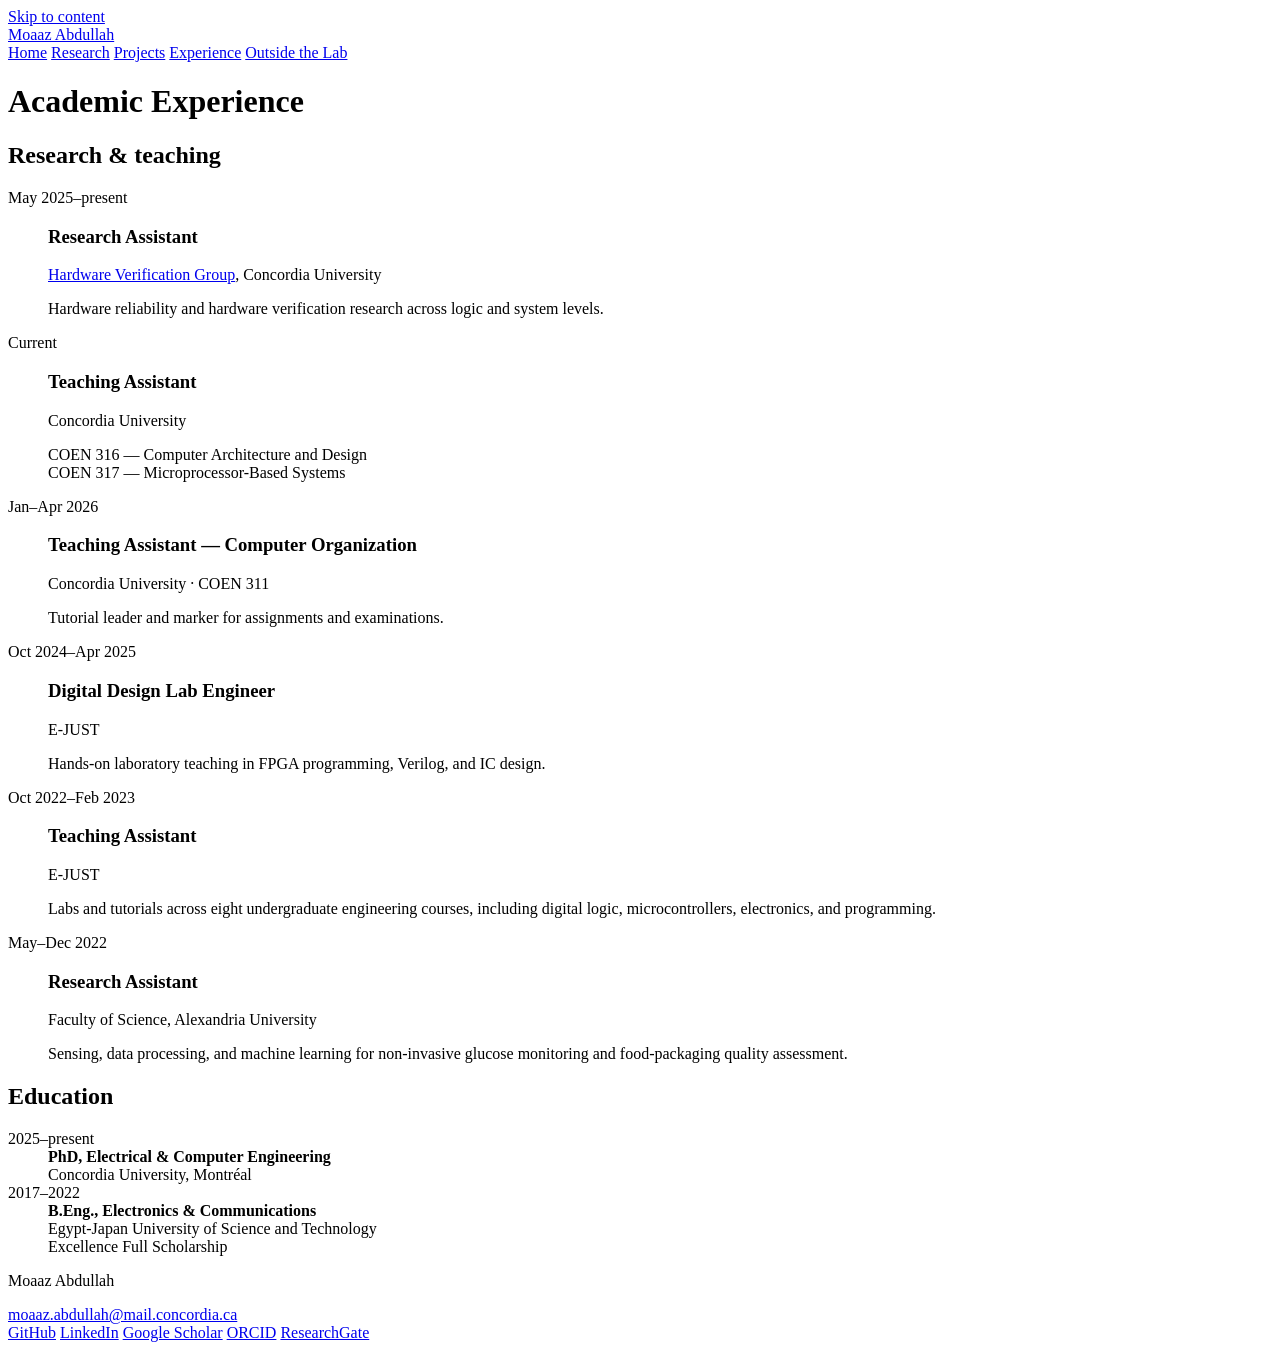
==== experience.html @ 22b934bd "Add files via upload" ====
<!doctype html>
<html lang="en">
<head>
  <meta charset="utf-8">
  <meta name="viewport" content="width=device-width, initial-scale=1">
  <meta name="theme-color" content="#172c42">
  <meta name="description" content="Moaaz Abdullah’s university research, teaching, and education.">
  <meta property="og:type" content="website">
  <meta property="og:title" content="Academic Experience | Moaaz Abdullah">
  <meta property="og:description" content="Moaaz Abdullah’s university research, teaching, and education.">
  <title>Academic Experience | Moaaz Abdullah</title>
  <link rel="icon" href="assets/favicon.svg" type="image/svg+xml">
  <link rel="stylesheet" href="assets/styles.css">
</head>
<body>
  <a class="skip-link" href="#main">Skip to content</a>
  <header class="site-header">
    <div class="container header-inner">
      <a class="brand" href="index.html">Moaaz Abdullah</a>
      <nav class="site-nav" aria-label="Main navigation">
        <a href="index.html">Home</a>
        <a href="research.html">Research</a>
        <a href="projects.html">Projects</a>
        <a href="experience.html" aria-current="page">Experience</a>
        <a href="outside-the-lab.html">Outside the Lab</a>
      </nav>
    </div>
  </header>
  <main id="main">
    <div class="container page-content" id="experience">
      <header class="page-heading"><h1>Academic Experience</h1></header>
      <div class="academic-layout">
        <section aria-labelledby="roles-heading"><h2 id="roles-heading" class="subheading">Research &amp; teaching</h2><dl class="experience-list"><div><dt>May 2025–present</dt><dd><h3>Research Assistant</h3><p class="organization"><a href="https://hvg.ece.concordia.ca/people/phd/" target="_blank" rel="noopener noreferrer">Hardware Verification Group</a>, Concordia University</p><p>Hardware reliability and hardware verification research across logic and system levels.</p></dd></div>
          <div><dt>Current</dt><dd><h3>Teaching Assistant</h3><p class="organization">Concordia University</p><p>COEN 316 — Computer Architecture and Design<br>COEN 317 — Microprocessor-Based Systems</p></dd></div>
          <div><dt>Jan–Apr 2026</dt><dd><h3>Teaching Assistant — Computer Organization</h3><p class="organization">Concordia University · COEN 311</p><p>Tutorial leader and marker for assignments and examinations.</p></dd></div>
          <div><dt>Oct 2024–Apr 2025</dt><dd><h3>Digital Design Lab Engineer</h3><p class="organization">E-JUST</p><p>Hands-on laboratory teaching in FPGA programming, Verilog, and IC design.</p></dd></div>
          <div><dt>Oct 2022–Feb 2023</dt><dd><h3>Teaching Assistant</h3><p class="organization">E-JUST</p><p>Labs and tutorials across eight undergraduate engineering courses, including digital logic, microcontrollers, electronics, and programming.</p></dd></div>
          <div><dt>May–Dec 2022</dt><dd><h3>Research Assistant</h3><p class="organization">Faculty of Science, Alexandria University</p><p>Sensing, data processing, and machine learning for non-invasive glucose monitoring and food-packaging quality assessment.</p></dd></div></dl></section>
        <section class="education" aria-labelledby="education-heading"><h2 id="education-heading" class="subheading">Education</h2><dl class="education-list"><div><dt>2025–present</dt><dd><strong>PhD, Electrical & Computer Engineering</strong><br>Concordia University, Montréal</dd></div>
          <div><dt>2017–2022</dt><dd><strong>B.Eng., Electronics & Communications</strong><br>Egypt-Japan University of Science and Technology<br><span class="muted">Excellence Full Scholarship</span></dd></div></dl></section>
      </div>
    </div>
  </main>
  <footer class="site-footer">
    <div class="container footer-inner">
      <div class="footer-contact"><p>Moaaz Abdullah</p><a href="mailto:moaaz.abdullah@mail.concordia.ca">moaaz.abdullah@mail.concordia.ca</a></div>
      <div class="footer-links" aria-label="Profiles">
        <a href="https://github.com/Moaaz014" target="_blank" rel="noopener noreferrer">GitHub</a>
        <a href="https://www.linkedin.com/in/moaaz-abdullah14" target="_blank" rel="noopener noreferrer">LinkedIn</a>
        <a href="https://scholar.google.com/citations?user=yoorkLQAAAAJ&amp;hl=en" target="_blank" rel="noopener noreferrer">Google Scholar</a>
        <a href="https://orcid.org/0009-0002-4254-2433" target="_blank" rel="noopener noreferrer">ORCID</a>
        <a href="https://www.researchgate.net/profile/Moaz-Elsayed-2" target="_blank" rel="noopener noreferrer">ResearchGate</a>
      </div>
    </div>
  </footer>
</body>
</html>
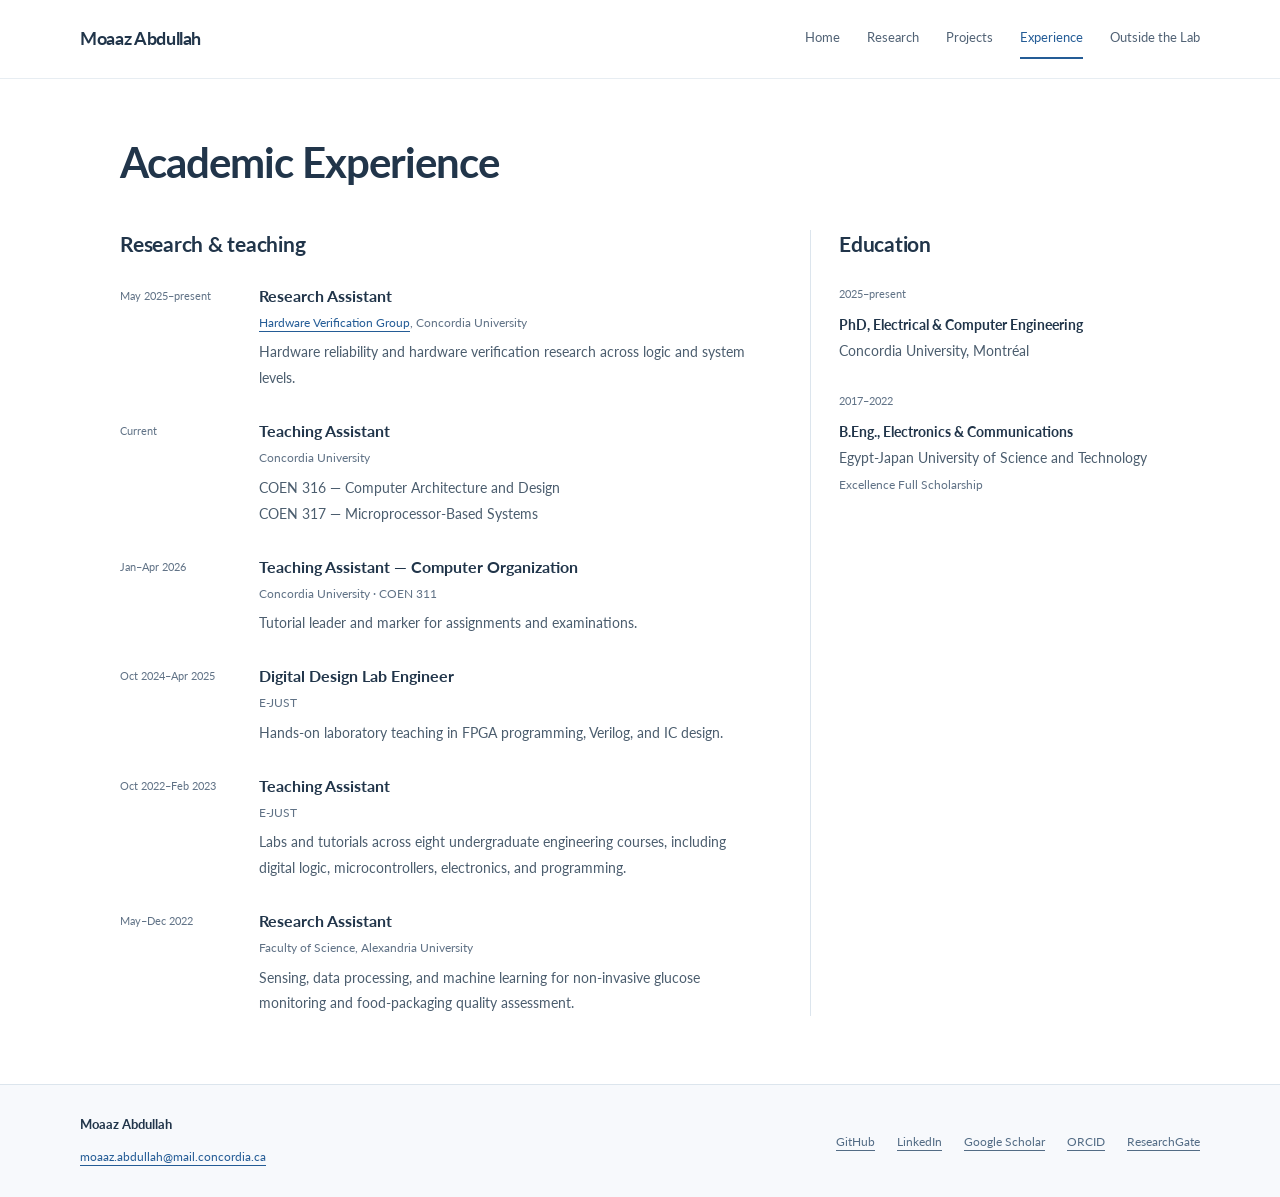
==== commit 40a8ef8b: "Add files via upload" ====
--- a/experience.html
+++ b/experience.html
@@ -8,6 +8,8 @@
   <meta property="og:type" content="website">
   <meta property="og:title" content="Academic Experience | Moaaz Abdullah">
   <meta property="og:description" content="Moaaz Abdullah’s university research, teaching, and education.">
+  <meta property="og:url" content="https://moaaz014.github.io/experience.html">
+  <link rel="canonical" href="https://moaaz014.github.io/experience.html">
   <title>Academic Experience | Moaaz Abdullah</title>
   <link rel="icon" href="assets/favicon.svg" type="image/svg+xml">
   <link rel="stylesheet" href="assets/styles.css">
--- a/assets/styles.css
+++ b/assets/styles.css
@@ -0,0 +1,130 @@
+@font-face{font-family:Lato;src:url('fonts/Lato-Regular.ttf') format('truetype');font-weight:400;font-style:normal;font-display:swap}
+@font-face{font-family:Lato;src:url('fonts/Lato-Bold.ttf') format('truetype');font-weight:700;font-style:normal;font-display:swap}
+:root{--navy:#172c42;--ink:#21354a;--body:#4b5d6e;--muted:#607286;--blue:#245c96;--line:#dce5ed;--font:Lato,'Segoe UI',Arial,sans-serif}
+*{box-sizing:border-box}
+html{scroll-padding-top:24px}
+body{margin:0;background:#fff;color:var(--ink);font:16px/1.75 var(--font);min-height:100vh;display:flex;flex-direction:column;-webkit-font-smoothing:antialiased}
+main{flex:1}
+p,h1,h2,h3,figure,dl,dd{margin:0}
+p{color:var(--body)}
+a{color:var(--blue);text-decoration:underline;text-decoration-thickness:1px;text-underline-offset:4px}
+a:hover{text-decoration-thickness:2px;color:#163f6c}
+a:focus-visible{outline:2px solid currentColor;outline-offset:5px}
+h1,h2,h3{line-height:1.3;font-weight:700}
+h1{font-size:42px;letter-spacing:-1px}
+h2{font-size:24px;letter-spacing:-.35px}
+strong{font-weight:700}
+.container{width:min(1120px,calc(100% - 80px));margin-inline:auto}
+.skip-link{position:fixed;top:12px;left:12px;padding:10px 15px;background:#fff;border:1px solid var(--blue);z-index:20;transform:translateY(-200%);font-size:14px}
+.skip-link:focus{transform:translateY(0)}
+.site-header{border-bottom:1px solid #e7edf2;background:#fff}
+.header-inner{min-height:78px;display:flex;align-items:center;justify-content:space-between;gap:30px}
+.brand{font-size:18px;font-weight:700;letter-spacing:-.35px;color:var(--ink);text-decoration:none;white-space:nowrap}
+.brand:hover{text-decoration:none}
+.site-nav{display:flex;align-items:center;flex-wrap:wrap;gap:27px}
+.site-nav a{font-size:13px;color:#516275;text-decoration:none;padding:9px 0;border-bottom:2px solid transparent;line-height:1.5}
+.site-nav a:hover{color:var(--blue);border-color:#b6cade}
+.site-nav a[aria-current=page]{color:var(--blue);border-color:var(--blue)}
+
+.home-hero{background:var(--navy);color:#fff}
+.home-introduction{display:grid;grid-template-columns:minmax(0,1fr) 280px;align-items:center;gap:90px;padding-block:56px}
+.home-copy h1{font-size:52px;letter-spacing:-1.3px;line-height:1.18}
+.home-role{font-size:16px;color:#b9cee2;margin-top:12px}
+.home-intro{font-size:20px;line-height:1.7;color:#e2ebf5;margin-top:21px;max-width:600px}
+.home-intro a{color:inherit;text-decoration-color:#91aec8}
+.home-intro a:hover{color:#fff;text-decoration-color:#fff}
+.home-links{display:flex;gap:23px;flex-wrap:wrap;font-size:13px;margin-top:27px}
+.home-links a{color:#e3edf8;text-decoration-color:#7d97b3}
+.home-links a:hover{color:#fff;text-decoration-color:#fff}
+.portrait img{display:block;width:280px;aspect-ratio:1;height:auto;object-fit:cover;border-radius:50%}
+.home-content{display:grid;grid-template-columns:1.7fr 1fr;gap:78px;padding-block:47px 58px}
+.home-content h2{font-size:22px;margin-bottom:24px}
+.news-item+.news-item{margin-top:24px}
+.news-meta{display:flex;align-items:baseline;gap:13px;font-size:11px;margin-bottom:7px}
+.news-meta strong{font-size:12px;color:var(--blue)}
+.news-meta span{color:var(--muted)}
+.news-item h3{font-weight:400;font-size:16px;line-height:1.7;color:#354b61}
+.background>p{font-size:14px;line-height:1.9}
+.background>p+p{margin-top:14px}
+.background>.text-link{display:inline-block;margin-top:19px}
+.text-link{font-size:13px;font-weight:700}
+
+.page-content{max-width:1040px;padding-block:56px 68px}
+.page-heading{margin-bottom:40px}
+.page-intro{font-size:20px;line-height:1.65;margin-top:22px;max-width:790px;color:#435c75}
+.page-description{font-size:16px;line-height:1.8;margin-top:14px;max-width:790px}
+.title-row{display:flex;align-items:center;justify-content:space-between;gap:25px}
+.team-note{font-size:14px;line-height:1.8;margin-top:13px;color:var(--muted)}
+.section-heading{display:flex;align-items:baseline;justify-content:space-between;gap:25px;margin-bottom:20px}
+.publications h2{font-size:24px}
+.publication{display:grid;grid-template-columns:60px minmax(0,1fr);gap:27px;padding-block:25px;border-top:1px solid var(--line)}
+.publication-year{font-size:13px;color:var(--muted);padding-top:3px}
+.publication h3{font-size:19px;line-height:1.5;margin-bottom:9px;letter-spacing:-.15px}
+.publication h3 a{color:var(--ink);text-decoration:none}
+.publication h3 a:hover{color:var(--blue);text-decoration:underline}
+.authors{font-size:13px;line-height:1.8;color:#576b7e}
+.authors strong{color:var(--ink)}
+.venue{font-size:14px;line-height:1.8;margin-top:4px;color:#607286}
+.paper-tools{font-size:12px;margin-top:9px}
+.publication-note{font-size:12px;line-height:1.8;color:var(--muted);margin-top:15px}
+.publication-note a{margin-left:4px}
+.project{display:grid;grid-template-columns:320px minmax(0,1fr);gap:45px;padding-block:28px;border-top:1px solid var(--line)}
+.project h2{font-size:21px;line-height:1.45;letter-spacing:-.35px}
+.project-description>p{font-size:15px;line-height:1.85}
+.project-footer{font-size:12px;margin-top:12px}
+.project-footer:empty{display:none}
+.repo-link{font-size:13px;font-weight:700}
+.academic-layout{display:grid;grid-template-columns:1.8fr 1fr;gap:60px}
+.subheading{font-size:21px;letter-spacing:-.25px;margin-bottom:27px}
+.experience-list>div{display:grid;grid-template-columns:118px minmax(0,1fr);gap:21px;margin-bottom:28px}
+.experience-list>div:last-child{margin-bottom:0}
+.experience-list dt{font-size:11px;line-height:1.7;color:var(--muted);padding-top:3px}
+.experience-list h3{font-size:16px;line-height:1.5}
+.experience-list p{font-size:14px;line-height:1.85;margin-top:6px}
+.experience-list .organization{font-size:12px;line-height:1.8;color:var(--muted);margin-top:4px}
+.education{padding-left:28px;border-left:1px solid var(--line)}
+.education-list>div+div{margin-top:27px}
+.education-list dt{font-size:11px;color:var(--muted);margin-bottom:9px}
+.education-list dd{font-size:14px;line-height:1.85;color:var(--body)}
+.education-list strong{font-size:14px;color:var(--ink)}
+.education-list .muted{font-size:12px;color:var(--muted)}
+.photo-gallery{display:grid;grid-template-columns:repeat(6,minmax(0,1fr));gap:28px 24px}
+.photo-landscape{grid-column:span 3}
+.photo-portrait{grid-column:span 2}
+.photo-frame{display:block;overflow:hidden;background:#edf1f5}
+.photo-frame img{display:block;width:100%;height:auto}
+.photo-portrait .photo-frame{aspect-ratio:3/4}
+.photo-portrait img{height:100%;object-fit:cover}
+.photo-frame-sea img{transform:rotate(3.3deg) scale(1.085)}
+.photo-frame:focus-visible{outline:2px solid var(--blue);outline-offset:5px}
+.photo figcaption{font-size:13px;color:var(--muted);line-height:1.6;margin-top:10px}
+.community-stories{max-width:780px;margin-top:52px;padding-top:36px;border-top:1px solid var(--line)}
+.community-story+section{margin-top:32px}
+.community-story h2{font-size:21px;line-height:1.45;letter-spacing:-.3px;margin-bottom:10px}
+.community-story p{font-size:16px;line-height:1.9}
+.site-footer{border-top:1px solid var(--line);background:#f7f9fc}
+.footer-inner{display:flex;align-items:center;justify-content:space-between;gap:30px;padding-block:28px}
+.footer-contact p{font-size:13px;font-weight:700;color:var(--ink);margin-bottom:5px}
+.footer-contact>a{font-size:12px;overflow-wrap:anywhere}
+.footer-links{display:flex;align-items:center;justify-content:flex-end;gap:12px 22px;flex-wrap:wrap;font-size:12px}
+.footer-links a{color:#536c85}
+
+@media(max-width:1100px){
+ .container{width:calc(100% - 64px)}.site-nav{gap:21px}.home-introduction{grid-template-columns:minmax(0,1fr) 250px;gap:65px}.portrait img{width:250px}.home-copy h1{font-size:46px}.home-intro{font-size:19px}.home-content{gap:55px}.page-content{max-width:1040px}.project{grid-template-columns:280px minmax(0,1fr);gap:35px}.academic-layout{gap:37px}.experience-list>div{grid-template-columns:102px minmax(0,1fr);gap:18px}.education{padding-left:23px}.footer-links{gap:10px 18px}
+}
+@media(max-width:850px){
+ .container{width:calc(100% - 48px)}.header-inner{min-height:74px;gap:22px}.brand{font-size:16px}.site-nav{gap:17px}.site-nav a{font-size:11px}.home-introduction{grid-template-columns:minmax(0,1fr) 210px;gap:42px;padding-block:45px}.portrait img{width:210px}.home-copy h1{font-size:39px}.home-role{font-size:14px}.home-intro{font-size:18px;line-height:1.75}.home-links{font-size:12px;gap:20px;margin-top:23px}.home-content{grid-template-columns:1.45fr 1fr;gap:40px;padding-block:39px 45px}.home-content h2{font-size:21px}.news-item h3{font-size:15px}.page-content{padding-block:43px 53px}h1{font-size:36px}.page-heading{margin-bottom:32px}.page-intro{font-size:18px}.project{grid-template-columns:235px minmax(0,1fr);gap:30px}.project h2{font-size:20px}.project-description>p{font-size:14px}.academic-layout{grid-template-columns:1fr;gap:35px}.education{border-left:0;border-top:1px solid var(--line);padding:27px 0 0}.education-list{display:grid;grid-template-columns:1fr 1fr;gap:35px}.education-list>div+div{margin:0}.experience-list>div{grid-template-columns:135px minmax(0,1fr);gap:25px}.footer-inner{align-items:flex-start;gap:25px}.footer-links{max-width:340px;font-size:11px;gap:9px 18px}
+}
+@media(max-width:680px){
+ .container{width:calc(100% - 40px)}.header-inner{align-items:flex-start;flex-direction:column;gap:9px;padding-block:17px 12px;min-height:0}.brand{font-size:17px}.site-nav{gap:5px 19px;align-items:baseline}.site-nav a{font-size:12px;padding-block:5px;white-space:nowrap}.home-introduction{grid-template-columns:minmax(0,1fr) 112px;gap:18px;align-items:start;padding-block:34px}.home-copy{display:contents}.home-copy h1{grid-column:1;grid-row:1;font-size:33px;line-height:1.1;letter-spacing:-.6px;align-self:end}.home-role{grid-column:1;grid-row:2;font-size:12px;line-height:1.6;margin:0;align-self:start}.portrait{grid-column:2;grid-row:1/3;align-self:center}.portrait img{width:112px}.home-intro{grid-column:1/-1;font-size:18px;line-height:1.7;margin:7px 0 0}.home-links{grid-column:1/-1;font-size:12px;margin:3px 0 0;gap:12px 22px}.home-content{grid-template-columns:1fr;gap:32px;padding-block:32px 38px}.home-content h2{font-size:21px;margin-bottom:20px}.news-item+.news-item{margin-top:22px}.news-item h3{font-size:15px;line-height:1.75}.background{border-top:1px solid var(--line);padding-top:28px}.background>p{font-size:14px}.background>.text-link{margin-top:15px}.page-content{padding-block:34px 42px}.page-heading{margin-bottom:29px}h1{font-size:31px;letter-spacing:-.65px}.page-intro{font-size:18px;line-height:1.7;margin-top:18px}.page-description{font-size:15px}.title-row{align-items:baseline;gap:20px}.text-link{font-size:12px}.team-note{font-size:13px}.section-heading{gap:20px;margin-bottom:15px}.section-heading h2{font-size:21px}.publication{grid-template-columns:1fr;gap:6px;padding-block:22px}.publication-year{font-size:11px;padding:0}.publication h3{font-size:17px;line-height:1.5}.authors{font-size:12px}.venue{font-size:13px;line-height:1.85}.publication-note{font-size:12px}.project{grid-template-columns:1fr;gap:12px;padding-block:24px}.project h2{font-size:21px}.project-description>p{font-size:15px;line-height:1.85}.academic-layout{gap:28px}.subheading{font-size:21px;margin-bottom:21px}.experience-list>div{grid-template-columns:1fr;gap:5px;margin-bottom:25px}.experience-list dt{font-size:11px}.experience-list h3{font-size:16px}.experience-list p{font-size:14px}.education-list{grid-template-columns:1fr;gap:23px}.community-story+section{margin-top:26px}.community-story h2{font-size:20px}.community-story p{font-size:15px;line-height:1.85}.footer-inner{flex-direction:column;gap:20px;padding-block:25px}.footer-links{justify-content:flex-start;max-width:none;font-size:12px;gap:10px 19px}
+}
+@media(max-width:680px){
+ .photo-gallery{grid-template-columns:minmax(0,1fr);gap:25px}.photo-landscape,.photo-portrait{grid-column:auto}.photo-portrait .photo-frame{aspect-ratio:auto}.photo-portrait img{height:auto}.photo figcaption{font-size:12px;margin-top:8px}.community-stories{margin-top:38px;padding-top:28px}
+}
+@media(max-width:380px){
+ .container{width:calc(100% - 32px)}.site-nav{gap:5px 15px}.site-nav a{font-size:11px}.home-introduction{grid-template-columns:minmax(0,1fr) 96px;gap:16px}.home-copy h1{font-size:29px}.home-role{font-size:11px}.portrait img{width:96px}.home-intro{font-size:17px}.home-links{font-size:11px;gap:11px 19px}h1{font-size:28px}.title-row{gap:17px}.title-row .text-link{font-size:11px}.footer-links{font-size:11px;gap:10px 17px}
+}
+@media print{
+ .photo-gallery{gap:15px}.photo{break-inside:avoid}.community-stories{margin-top:25px;padding-top:20px}
+ body{display:block;font-size:10pt;background:#fff}.container{width:100%}.site-header,.skip-link,.home-links,.site-footer{display:none}.home-hero{background:#fff;color:#111}.home-introduction{padding-block:15px;grid-template-columns:1fr 110px;gap:25px}.portrait img{width:110px}.home-copy h1{font-size:26pt}.home-role,.home-intro{color:#333}.home-intro{font-size:12pt}.home-content{padding-block:20px}.page-content{padding-block:0}.page-heading{margin-bottom:25px}h1{font-size:24pt}.publication,.project,.experience-list>div,.community-story{break-inside:avoid}a{color:inherit}.academic-layout{gap:30px}
+}
